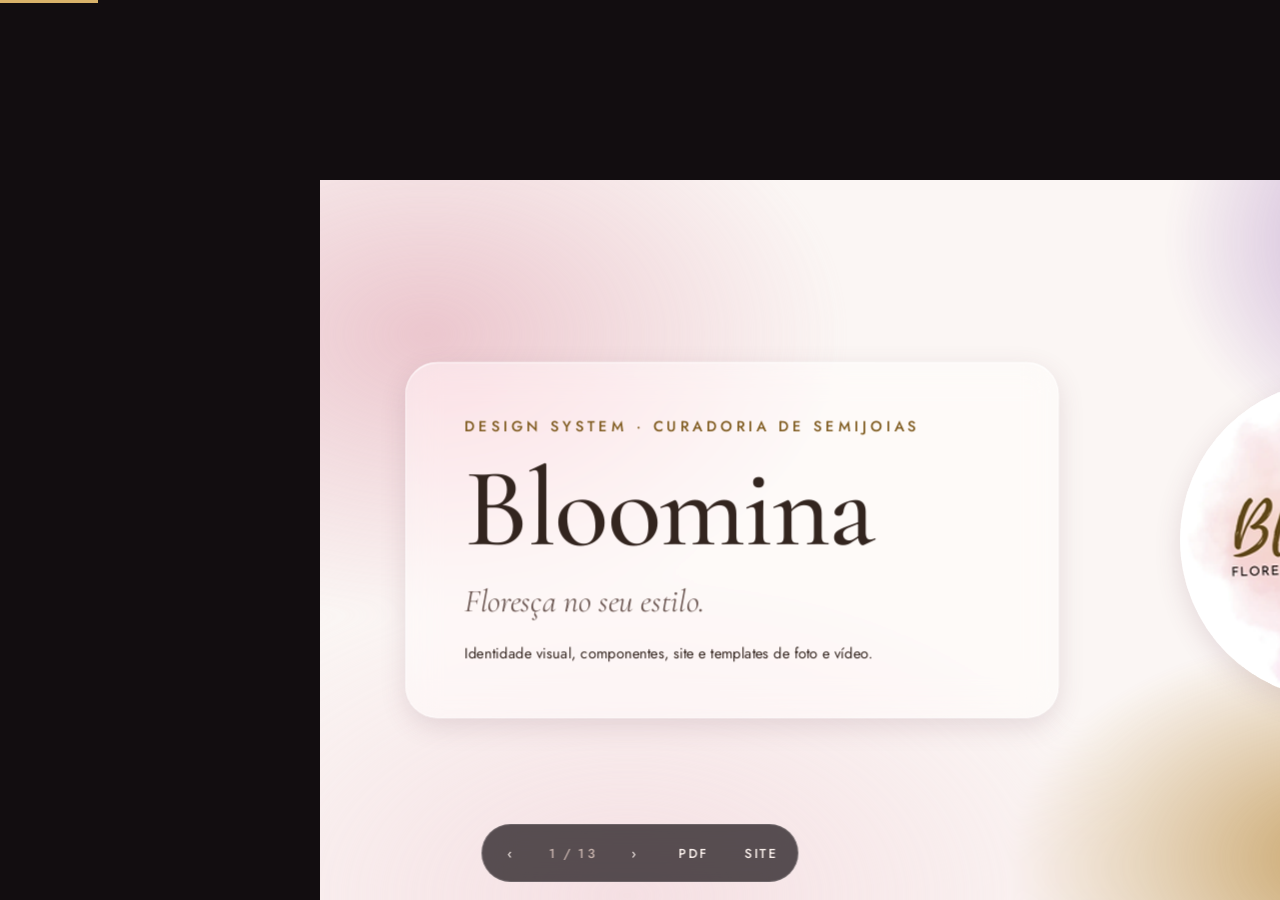
==== apresentacao/index.html @ bbebd458 "Bloomina design system: site, apresentação e PDF Co-Authored-By: Claude Opus 5.5 <noreply@anthropic." ====
<!doctype html>
<html lang="pt-BR" data-theme="light">
<head>
<meta charset="utf-8">
<meta name="viewport" content="width=device-width, initial-scale=1, viewport-fit=cover">
<title>Bloomina Design System</title>
<meta name="description" content="Apresentação do design system da Bloomina: cores, tipografia, vidro, componentes, site e templates de foto e vídeo.">
<link rel="icon" href="../assets/logo-avatar.png">
<link rel="stylesheet" href="../assets/bloomina.css">
<style>
  html, body { height: 100%; }
  body { overflow: hidden; background: #120d10; }
  .stage { position: fixed; inset: 0; display: grid; place-items: center; }
  .deck { position: relative; width: 1920px; height: 1080px; transform-origin: center center; }
  .slide { position: absolute; inset: 0; width: 1920px; height: 1080px; overflow: hidden; background: var(--pearl); color: var(--ink);
    padding: 112px 128px; display: flex; flex-direction: column; opacity: 0; visibility: hidden; transition: opacity .45s ease, visibility .45s; }
  .slide.is-on { opacity: 1; visibility: visible; }
  .slide.bl-aura::before { opacity: .78; }

  /* tipografia de palco (1920px) */
  .s-eyebrow { font: 500 22px/30px var(--font-sans); letter-spacing: .26em; text-transform: uppercase; color: var(--gold-ink); margin: 0; }
  .s-h1 { font: 500 168px/0.92 var(--font-display); letter-spacing: -.015em; margin: 0; }
  .s-h2 { font: 500 96px/1 var(--font-display); letter-spacing: -.01em; margin: 0; max-width: 16ch; }
  .s-h3 { font: 600 44px/1.1 var(--font-display); margin: 0; }
  .s-lead { font: 400 34px/1.45 var(--font-sans); color: var(--ink-muted); margin: 0; max-width: 40ch; }
  .s-body { font: 400 26px/1.5 var(--font-sans); margin: 0; }
  .s-small { font: 400 22px/1.45 var(--font-sans); color: var(--ink-muted); margin: 0; }
  .s-quote { font: italic 400 48px/1.25 var(--font-display); color: var(--ink-muted); margin: 0; }
  .s-head { display: grid; gap: 20px; margin-bottom: 64px; }
  .s-foot { margin-top: auto; display: flex; justify-content: space-between; align-items: center; padding-top: 32px; }
  .s-foot span { font: 500 18px/24px var(--font-sans); letter-spacing: .22em; text-transform: uppercase; color: var(--ink-muted); }
  .glass { background: var(--glass-fill); -webkit-backdrop-filter: blur(24px) saturate(140%); backdrop-filter: blur(24px) saturate(140%); border: 1.5px solid var(--glass-stroke); box-shadow: var(--shadow-glass); border-radius: 48px; }
  .glass--blush { background: var(--glass-tint); } .glass--strong { background: var(--glass-fill-strong); }
  .row { display: flex; gap: 40px; }
  .cols-3 { display: grid; grid-template-columns: repeat(3, minmax(0,1fr)); gap: 40px; }

  /* 1 capa */
  .cover { justify-content: center; }
  .cover__pane { padding: 80px 88px; max-width: 980px; display: grid; gap: 32px; }
  .cover__logo { position: absolute; right: 150px; top: 50%; translate: 0 -50%; width: 480px; height: 480px; border-radius: 50%; box-shadow: var(--shadow-glass); }

  /* 2 ponto de partida */
  .start { display: grid; grid-template-columns: 1fr 1fr; gap: 72px; align-items: center; flex: 1; }
  .start__imgs { position: relative; height: 600px; }
  .start__imgs img { position: absolute; border-radius: 40px; box-shadow: var(--shadow-glass); object-fit: cover; }
  .start__a { width: 580px; height: 380px; left: 0; top: 0; }
  .start__b { width: 460px; height: 340px; right: 0; bottom: 0; }
  .start__list { display: grid; gap: 28px; }
  .start__item { display: grid; grid-template-columns: 56px 1fr; gap: 24px; align-items: start; }
  .dot { width: 56px; height: 56px; border-radius: 50%; border: 1.5px solid var(--glass-stroke); box-shadow: var(--shadow-jewel); }

  /* 3 conceito */
  .concept .card { padding: 56px; display: grid; gap: 20px; align-content: start; min-height: 520px; }
  .concept .swatch { height: 180px; border-radius: 32px; margin-bottom: 12px; }

  /* 4 cores */
  .colors { display: grid; grid-template-columns: 1fr 1fr; gap: 48px; flex: 1; }
  .theme-card { border-radius: 48px; padding: 56px; display: grid; gap: 28px; align-content: start; background: var(--pearl); border: 1.5px solid var(--line); }
  .theme-card[data-theme="dark"] { --pearl: #1a1317; --pearl-raised: #251b21; --linen: #3a2e2a; --line: #3a2a31; --blush: #4a2c36; --blush-deep: #6b3d4c; --orchid: #b58ad4; --orchid-ink: #d8bdea; --gold: #d9b26a; --gold-ink: #e3c483; --on-gold: #1a1317; --silver: #8f8a8c; --ink: #f6ece8; --ink-muted: #c4b0aa; background: var(--pearl); color: var(--ink); border-color: var(--line); }
  .swatches { display: grid; grid-template-columns: repeat(5, minmax(0,1fr)); gap: 20px; }
  .sw { display: grid; gap: 10px; }
  .sw i { display: block; height: 120px; border-radius: 24px; border: 1.5px solid var(--line); }
  .sw b { font: 500 18px/22px var(--font-sans); }
  .sw small { font: 400 16px/20px var(--font-sans); color: var(--ink-muted); }

  /* 5 tipo */
  .type { display: grid; grid-template-columns: 1fr 1fr; gap: 72px; flex: 1; }
  .type__spec { display: grid; gap: 28px; align-content: start; }
  .type__spec .label { font: 500 18px/24px var(--font-sans); letter-spacing: .2em; text-transform: uppercase; color: var(--ink-muted); }
  .type__big { font: 500 300px/0.9 var(--font-display); margin: 0; }
  .type__big-sans { font: 400 220px/0.9 var(--font-sans); margin: 0; }

  /* 6 vidro */
  .glass-demo { display: grid; grid-template-columns: 1fr 1fr; gap: 80px; align-items: center; flex: 1; }
  .layers { position: relative; height: 540px; }
  .layer { position: absolute; width: 460px; height: 300px; border-radius: 48px; display: grid; align-content: start; padding: 28px 36px; }
  .layer span { font: 500 20px/26px var(--font-sans); letter-spacing: .2em; text-transform: uppercase; }
  .layer--1 { left: 0; top: 0; background: radial-gradient(60% 70% at 30% 40%, var(--blush-deep), transparent), radial-gradient(50% 60% at 80% 30%, var(--orchid), transparent), radial-gradient(50% 60% at 60% 90%, var(--gold), transparent), var(--blush); }
  .layer--2 { left: 170px; top: 110px; }
  .layer--3 { left: 340px; top: 220px; }
  .steps { display: grid; gap: 26px; counter-reset: s; }
  .steps li { list-style: none; display: grid; grid-template-columns: 64px 1fr; gap: 24px; align-items: baseline; }
  .steps li::before { counter-increment: s; content: counter(s); font: 600 48px/1 var(--font-display); color: var(--gold-ink); }
  .steps code { font: 500 22px/1 var(--font-sans); background: var(--blush); color: var(--ink); padding: 4px 10px; border-radius: 8px; }
  .steps { padding: 0; margin: 0; }

  /* 7 componentes */
  .comps { display: grid; grid-template-columns: 1.25fr .75fr; gap: 56px; flex: 1; min-height: 0; }
  .comps__board { padding: 44px 48px; display: grid; gap: 32px; align-content: start; }
  .comps__label { font: 500 18px/24px var(--font-sans); letter-spacing: .2em; text-transform: uppercase; color: var(--ink-muted); margin: 0 0 18px; }
  .big .bl-btn { font-size: 22px; min-height: 76px; padding: 0 44px; }
  .big .bl-badge { font-size: 18px; line-height: 24px; padding: 8px 16px; gap: 10px; }
  .big .bl-badge::before { width: 12px; height: 12px; }
  .big .bl-tag { padding: 22px 28px; min-width: 300px; border-radius: 24px; }
  .big .bl-tag__name { font-size: 18px; line-height: 24px; } .big .bl-price { font-size: 44px; line-height: 50px; } .big .bl-tag__inst { font-size: 20px; line-height: 28px; }
  .wrap-row { display: flex; flex-wrap: wrap; gap: 20px; align-items: center; }
  .card-xl { width: 100%; max-width: 420px; justify-self: center; align-self: start; }
  .card-xl .bl-card__name { font-size: 38px; line-height: 44px; } .card-xl .bl-price { font-size: 40px; line-height: 44px; } .card-xl .bl-body-s { font-size: 22px; line-height: 30px; }
  .card-xl .bl-card__info { padding: 28px; left: 20px; right: 20px; bottom: 20px; border-radius: 24px; }
  .card-xl .bl-card__badge { top: 20px; left: 20px; }

  /* 8 site */
  .site { display: grid; grid-template-columns: .8fr 1.2fr; gap: 72px; flex: 1; align-items: center; }
  .browser { border-radius: 32px; overflow: hidden; border: 1.5px solid var(--line); box-shadow: 0 30px 80px rgba(51,37,31,.18); background: var(--pearl); }
  .browser__bar { height: 56px; display: flex; align-items: center; gap: 10px; padding: 0 24px; background: var(--pearl-raised); border-bottom: 1.5px solid var(--line); }
  .browser__bar i { width: 14px; height: 14px; border-radius: 50%; background: var(--line); }
  .browser__bar span { margin-left: 16px; font: 400 18px/1 var(--font-sans); color: var(--ink-muted); }
  .browser__body { padding: 32px; display: grid; grid-template-columns: repeat(3, minmax(0,1fr)); gap: 20px; }
  .browser__body .bl-card__name { font-size: 22px; }

  /* 9/10 templates */
  .tpl { display: flex; gap: 40px; align-items: flex-end; justify-content: center; flex: 1; }
  .frame { position: relative; overflow: hidden; border-radius: 28px; box-shadow: 0 24px 60px rgba(51,37,31,.18); flex: 0 0 auto; isolation: isolate; }
  .frame--45 { width: 420px; height: 525px; } .frame--916 { width: 315px; height: 560px; }
  .frame__art { position: absolute; inset: 0; display: grid; place-items: center; padding: 18% 14% 40%; background: radial-gradient(60% 50% at 50% 40%, var(--pearl-raised), transparent 75%), var(--linen); }
  .frame__glass { position: absolute; left: 24px; right: 24px; bottom: 24px; padding: 24px 26px; border-radius: 28px; display: grid; gap: 8px; }
  .frame .f-eb { font: 500 13px/18px var(--font-sans); letter-spacing: .24em; text-transform: uppercase; color: var(--gold-ink); margin: 0; }
  .frame .f-t { font: 500 44px/1 var(--font-display); margin: 0; }
  .frame .f-s { font: 400 16px/22px var(--font-sans); color: var(--ink-muted); margin: 0; }
  .frame .f-p { font: 600 34px/1 var(--font-display); color: var(--gold-ink); }
  .frame .bl-btn { min-height: 40px; font-size: 12px; padding: 0 18px; justify-self: start; margin-top: 6px; }
  .frame .bl-badge { position: absolute; top: 24px; left: 24px; }
  .frame .handle { position: absolute; top: 28px; right: 24px; font: 500 14px/1 var(--font-sans); letter-spacing: .06em; }
  .safe { position: absolute; inset: 0; pointer-events: none; }
  .safe::before, .safe::after { content: ""; position: absolute; left: 0; right: 0; background: rgba(156,111,184,.22); }
  .safe::before { top: 0; height: 13%; } .safe::after { bottom: 0; height: 17.7%; }
  .tpl-cap { display: grid; gap: 8px; margin-top: 18px; }
  .tpl-cap b { font: 500 18px/24px var(--font-sans); letter-spacing: .18em; text-transform: uppercase; }
  .tpl-cap small { font: 400 18px/24px var(--font-sans); color: var(--ink-muted); }

  /* 11 voz */
  .voice { display: grid; grid-template-columns: 1fr 1fr; gap: 48px; flex: 1; }
  .voice__col { padding: 56px; display: grid; gap: 24px; align-content: start; }
  .voice__col h3 { display: flex; align-items: center; gap: 16px; }
  .voice__col p { font: 400 30px/1.4 var(--font-sans); margin: 0; padding-bottom: 20px; border-bottom: 1.5px solid var(--line); }
  .voice__col p:last-child { border: 0; }
  .no p { color: var(--ink-muted); text-decoration: line-through; text-decoration-color: var(--blush-deep); }

  /* 12 entregáveis */
  .deliv { padding: 48px; display: grid; gap: 18px; align-content: start; }
  .deliv ul { margin: 0; padding-left: 28px; display: grid; gap: 10px; }
  .deliv li { font: 400 24px/1.4 var(--font-sans); }
  .deliv li::marker { color: var(--gold); }

  /* controles */
  .ui { position: fixed; left: 50%; bottom: calc(18px + env(safe-area-inset-bottom, 0px)); translate: -50% 0; display: flex; align-items: center; gap: 8px; padding: 6px; border-radius: 999px;
    background: rgba(26,19,23,.72); -webkit-backdrop-filter: blur(16px); backdrop-filter: blur(16px); border: 1px solid rgba(255,255,255,.14); z-index: 10; }
  .ui button, .ui a { min-width: 44px; min-height: 44px; border-radius: 999px; border: 0; background: transparent; color: #f6ece8; font: 500 13px/1 Jost, system-ui, sans-serif; letter-spacing: .14em; text-transform: uppercase; cursor: pointer; display: grid; place-items: center; padding: 0 14px; text-decoration: none; }
  .ui button:hover, .ui a:hover { background: rgba(255,255,255,.12); }
  .ui .count { color: #c4b0aa; font: 500 13px/1 Jost, system-ui, sans-serif; letter-spacing: .12em; padding: 0 8px; font-variant-numeric: tabular-nums; }
  .progress { position: fixed; left: 0; top: 0; height: 3px; background: #d9b26a; z-index: 11; transition: width .3s; }

  @media print {
    @page { size: 1920px 1080px; margin: 0; }
    html, body { height: auto; overflow: visible; background: none; }
    .stage { position: static; display: block; }
    .deck { transform: none !important; width: 1920px; height: auto; }
    .slide { position: relative; opacity: 1; visibility: visible; break-after: page; page-break-after: always; transition: none; }
    .ui, .progress { display: none; }
  }
</style>
</head>
<body>
<div class="progress" id="progress"></div>
<div class="stage">
<div class="deck" id="deck">

  <!-- 1 capa -->
  <section class="slide cover bl-aura" aria-label="Capa">
    <div class="cover__pane glass">
      <p class="s-eyebrow">Design system · Curadoria de semijoias</p>
      <h1 class="s-h1">Bloomina</h1>
      <p class="s-quote">Floresça no seu estilo.</p>
      <p class="s-small" style="color:var(--ink)">Identidade visual, componentes, site e templates de foto e vídeo.</p>
    </div>
    <img class="cover__logo" src="../assets/logo-avatar.png" alt="Logo Bloomina: lettering marrom com flores lilás sobre aquarela rosa">
  </section>

  <!-- 2 ponto de partida -->
  <section class="slide" aria-label="Ponto de partida">
    <div class="s-head"><p class="s-eyebrow">01 · O ponto de partida</p><h2 class="s-h2">A marca já tem alma</h2></div>
    <div class="start">
      <div class="start__imgs">
        <img class="start__a" src="../assets/fotos/banca.jpg" alt="A banca da Bloomina com bustos de linho e cetim rosé">
        <img class="start__b" src="../assets/fotos/colares-busto.jpg" alt="Colares dourados em camadas no busto">
      </div>
      <div class="start__list">
        <div class="start__item"><i class="dot" style="background:var(--blush)"></i><div><h3 class="s-h3">Aquarela rosa</h3><p class="s-small">O fundo do logo e da placa vira a atmosfera de tudo.</p></div></div>
        <div class="start__item"><i class="dot" style="background:var(--orchid)"></i><div><h3 class="s-h3">Flores lilás</h3><p class="s-small">As três flores do logo dão a cor de destaque.</p></div></div>
        <div class="start__item"><i class="dot" style="background:var(--ink)"></i><div><h3 class="s-h3">Lettering marrom</h3><p class="s-small">O tom do logo é a cor do texto.</p></div></div>
        <div class="start__item"><i class="dot" style="background:var(--gold)"></i><div><h3 class="s-h3">Ouro e linho</h3><p class="s-small">O banho 18k e os bustos da banca completam a paleta.</p></div></div>
      </div>
    </div>
  </section>

  <!-- 3 conceito -->
  <section class="slide concept bl-aura" aria-label="Conceito">
    <div class="s-head"><p class="s-eyebrow">02 · O conceito</p><h2 class="s-h2">Aquarela, ouro e vidro</h2></div>
    <div class="cols-3">
      <article class="card glass"><div class="swatch" style="background:radial-gradient(60% 70% at 30% 40%, var(--blush-deep), transparent), radial-gradient(50% 60% at 80% 30%, var(--orchid), transparent), var(--blush)"></div><h3 class="s-h3">Aquarela</h3><p class="s-body">Manchas suaves de rosa e lilás no fundo. É o carinho da marca.</p></article>
      <article class="card glass"><div class="swatch" style="background:linear-gradient(135deg,#fbeec4,#d8ab52 40%,#9a6d27 65%,#e8c97a)"></div><h3 class="s-h3">Ouro</h3><p class="s-body">A cor das peças e de toda ação: botão, preço, filete.</p></article>
      <article class="card glass glass--strong"><div class="swatch glass" style="border-radius:32px;background:var(--glass-fill)"></div><h3 class="s-h3">Vidro</h3><p class="s-body">Painéis foscos e translúcidos, como uma vitrine. A camada de luxo.</p></article>
    </div>
  </section>

  <!-- 4 cores -->
  <section class="slide" aria-label="Cores">
    <div class="s-head"><p class="s-eyebrow">03 · Cores</p><h2 class="s-h2">Dois temas, uma paleta</h2></div>
    <div class="colors">
      <div class="theme-card" data-theme="light">
        <h3 class="s-h3">Pérola <span class="s-small">· feed do dia a dia</span></h3>
        <div class="swatches">
          <div class="sw"><i style="background:var(--pearl)"></i><b>pearl</b><small>Fundo</small></div>
          <div class="sw"><i style="background:var(--blush)"></i><b>blush</b><small>Aquarela</small></div>
          <div class="sw"><i style="background:var(--orchid)"></i><b>orchid</b><small>Flores</small></div>
          <div class="sw"><i style="background:var(--gold)"></i><b>gold</b><small>Ação</small></div>
          <div class="sw"><i style="background:var(--ink)"></i><b>ink</b><small>Texto</small></div>
          <div class="sw"><i style="background:var(--linen)"></i><b>linen</b><small>Foto still</small></div>
          <div class="sw"><i style="background:var(--blush-deep)"></i><b>blush-deep</b><small>Miolo</small></div>
          <div class="sw"><i style="background:var(--orchid-ink)"></i><b>orchid-ink</b><small>Link, foco</small></div>
          <div class="sw"><i style="background:var(--gold-ink)"></i><b>gold-ink</b><small>Preço</small></div>
          <div class="sw"><i style="background:var(--silver)"></i><b>silver</b><small>Prata 925</small></div>
        </div>
      </div>
      <div class="theme-card" data-theme="dark">
        <h3 class="s-h3">Noite de gala <span class="s-small">· lançamentos</span></h3>
        <div class="swatches">
          <div class="sw"><i style="background:var(--pearl)"></i><b>pearl</b><small>Fundo</small></div>
          <div class="sw"><i style="background:var(--blush)"></i><b>blush</b><small>Aquarela</small></div>
          <div class="sw"><i style="background:var(--orchid)"></i><b>orchid</b><small>Flores</small></div>
          <div class="sw"><i style="background:var(--gold)"></i><b>gold</b><small>Ação</small></div>
          <div class="sw"><i style="background:var(--ink)"></i><b>ink</b><small>Texto</small></div>
          <div class="sw"><i style="background:var(--linen)"></i><b>linen</b><small>Foto still</small></div>
          <div class="sw"><i style="background:var(--blush-deep)"></i><b>blush-deep</b><small>Miolo</small></div>
          <div class="sw"><i style="background:var(--orchid-ink)"></i><b>orchid-ink</b><small>Link, foco</small></div>
          <div class="sw"><i style="background:var(--gold-ink)"></i><b>gold-ink</b><small>Preço</small></div>
          <div class="sw"><i style="background:var(--silver)"></i><b>silver</b><small>Prata 925</small></div>
        </div>
      </div>
    </div>
    <p class="s-small" style="margin-top:32px">Todo texto passa no contraste mínimo de leitura (4,5:1) nos dois temas.</p>
  </section>

  <!-- 5 tipografia -->
  <section class="slide" aria-label="Tipografia">
    <div class="s-head"><p class="s-eyebrow">04 · Tipografia</p><h2 class="s-h2">Elegância que se lê</h2></div>
    <div class="type">
      <div class="type__spec">
        <span class="label">Títulos, nomes de peça e preços</span>
        <p class="type__big">Aa</p>
        <h3 class="s-h3" style="font-size:64px">Cormorant Garamond</h3>
        <p class="s-quote" style="font-size:40px">Peças escolhidas uma a uma.</p>
        <p style="margin:0;font:600 64px/1 var(--font-display);color:var(--gold-ink)">R$ 87</p>
      </div>
      <div class="type__spec">
        <span class="label">Rótulos, textos e botões</span>
        <p class="type__big-sans">Aa</p>
        <h3 style="margin:0;font:500 56px/1.1 var(--font-sans)">Jost</h3>
        <p class="s-eyebrow" style="font-size:26px">Curadoria de semijoias</p>
        <p class="s-body">Banho de ouro 18k com zircônias cravejadas. Leve, não pesa na orelha.</p>
      </div>
    </div>
  </section>

  <!-- 6 vidro -->
  <section class="slide bl-aura" aria-label="Vidro">
    <div class="s-head"><p class="s-eyebrow">05 · Glassmorphism</p><h2 class="s-h2">A receita do vidro</h2></div>
    <div class="glass-demo">
      <div class="layers" aria-hidden="true">
        <div class="layer layer--1"><span>1 · Algo atrás</span></div>
        <div class="layer layer--2 glass glass--blush"><span>2 · Vidro rosé</span></div>
        <div class="layer layer--3 glass glass--strong"><span>3 · Vidro forte + texto</span></div>
      </div>
      <ol class="steps">
        <li><p class="s-body">Sempre uma foto ou a aquarela atrás. Vidro sobre fundo liso some.</p></li>
        <li><p class="s-body">Preenchimento <code>glass-fill</code>, rosé <code>glass-tint</code> ou forte sobre foto.</p></li>
        <li><p class="s-body">Desfoque de 20px, 36px em tela cheia.</p></li>
        <li><p class="s-body">Aresta clara de 1px e sombra suave com brilho em cima.</p></li>
        <li><p class="s-body">Texto em <code>ink</code>. No máximo dois vidros empilhados. Nunca cubra a joia.</p></li>
      </ol>
    </div>
  </section>

  <!-- 7 componentes -->
  <section class="slide bl-aura" aria-label="Componentes">
    <div class="s-head"><p class="s-eyebrow">06 · Componentes</p><h2 class="s-h2">Peças que se encaixam</h2></div>
    <div class="comps big">
      <div class="comps__board glass">
        <div><p class="comps__label">Botão · ouro, vidro, café</p><div class="wrap-row"><span class="bl-btn bl-btn--gold">Quero essa</span><span class="bl-btn bl-btn--glass">Ver a coleção</span><span class="bl-btn bl-btn--ink">WhatsApp</span></div></div>
        <div><p class="comps__label">Selo de material</p><div class="wrap-row"><span class="bl-badge bl-badge--gold">Ouro 18k</span><span class="bl-badge bl-badge--silver">Prata 925</span><span class="bl-badge bl-badge--orchid">Novidade</span><span class="bl-badge bl-badge--blush">Últimas peças</span></div></div>
        <div><p class="comps__label">Etiqueta de preço</p><div class="bl-tag"><span class="bl-tag__name">Anel Pétala</span><span class="bl-tag__rule" aria-hidden="true"></span><span class="bl-price">R$ 87</span><span class="bl-tag__inst">ou 3x de R$ 29</span></div></div>
      </div>
      <article class="bl-card card-xl">
        <div class="bl-card__art"><img src="../assets/pecas/brinco-gota-orquidea.svg" alt="Brincos de gota com pedra lilás"></div>
        <span class="bl-card__badge bl-badge bl-badge--orchid">Novidade</span>
        <div class="bl-card__info"><div class="bl-card__row"><h3 class="bl-card__name">Gota Orquídea</h3><span class="bl-price">R$ 79</span></div><p class="bl-body-s">Banho de ouro 18k · cristal lilás</p></div>
      </article>
    </div>
  </section>

  <!-- 8 site -->
  <section class="slide" aria-label="Site">
    <div class="site">
      <div class="s-head" style="margin:0">
        <p class="s-eyebrow">07 · Na prática</p>
        <h2 class="s-h2">O site já usa o sistema</h2>
        <p class="s-lead">Mesmas cores, mesmas fontes, mesmos componentes. Muda o tema e tudo acompanha.</p>
        <p class="s-small">Peças e preços fictícios, para demonstração.</p>
      </div>
      <div class="browser">
        <div class="browser__bar"><i></i><i></i><i></i><span>usebloomina · github.io</span></div>
        <div class="browser__body bl-aura">
          <article class="bl-card"><div class="bl-card__art"><img src="../assets/pecas/argola-aurora.svg" alt=""></div><span class="bl-card__badge bl-badge bl-badge--orchid">Novidade</span><div class="bl-card__info"><div class="bl-card__row"><h3 class="bl-card__name">Argola Aurora</h3><span class="bl-price">R$ 97</span></div></div></article>
          <article class="bl-card"><div class="bl-card__art"><img src="../assets/pecas/colar-ponto-de-luz.svg" alt=""></div><span class="bl-card__badge bl-badge bl-badge--gold">Ouro 18k</span><div class="bl-card__info"><div class="bl-card__row"><h3 class="bl-card__name">Ponto de Luz</h3><span class="bl-price">R$ 127</span></div></div></article>
          <article class="bl-card"><div class="bl-card__art"><img src="../assets/pecas/pulseira-riviera.svg" alt=""></div><span class="bl-card__badge bl-badge bl-badge--silver">Prata 925</span><div class="bl-card__info"><div class="bl-card__row"><h3 class="bl-card__name">Riviera Lua</h3><span class="bl-price">R$ 147</span></div></div></article>
        </div>
      </div>
    </div>
  </section>

  <!-- 9 templates foto -->
  <section class="slide bl-aura" aria-label="Templates de foto">
    <div class="s-head" style="margin-bottom:40px"><p class="s-eyebrow">08 · Templates de foto</p><h2 class="s-h2">Feed e stories prontos</h2></div>
    <div class="tpl">
      <div>
        <div class="frame frame--45"><div class="frame__art"><img src="../assets/pecas/argola-aurora.svg" alt=""></div><span class="bl-badge bl-badge--orchid">Novidade</span><span class="handle">@usebloomina.semijoias</span>
          <div class="frame__glass glass glass--strong"><p class="f-eb">Banho de ouro 18k</p><p class="f-t">Argola Aurora</p><span class="f-p">R$ 97</span></div></div>
        <div class="tpl-cap"><b>Post de produto</b><small>1080 × 1350 · foto + vidro com preço</small></div>
      </div>
      <div>
        <div class="frame frame--45 bl-aura" style="background:var(--pearl)"><div style="position:absolute;inset:24px 24px 200px;border-radius:24px;overflow:hidden"><img src="../assets/fotos/banca.jpg" alt="" style="width:100%;height:100%;object-fit:cover"></div>
          <div class="frame__glass glass"><p class="f-eb">Curadoria de semijoias</p><p class="f-t">Coleção Primavera</p><span class="bl-btn bl-btn--gold">Ver a coleção</span></div></div>
        <div class="tpl-cap"><b>Post de coleção</b><small>1080 × 1350 · aquarela + moldura</small></div>
      </div>
      <div>
        <div class="frame frame--916"><div class="frame__art" style="padding:16% 14% 60%"><img src="../assets/pecas/pulseira-riviera.svg" alt=""></div>
          <div class="frame__glass glass glass--blush" style="bottom:120px"><p class="f-eb">Chegou na banca</p><p class="f-t" style="font-size:38px">Riviera Lua</p><p class="f-s" style="color:var(--ink)">Prata 925, antialérgica.</p><span class="bl-btn bl-btn--gold">Chama no WhatsApp</span></div></div>
        <div class="tpl-cap"><b>Story de novidade</b><small>1080 × 1920 · respeita a zona segura</small></div>
      </div>
    </div>
  </section>

  <!-- 10 templates vídeo -->
  <section class="slide" aria-label="Templates de vídeo">
    <div class="s-head" style="margin-bottom:40px"><p class="s-eyebrow">09 · Templates de vídeo</p><h2 class="s-h2">Reels com começo, meio e fim</h2></div>
    <div class="tpl" style="gap:32px">
      <div>
        <div class="frame frame--916"><div class="frame__art" style="padding:30% 14% 30%"><img src="../assets/pecas/argola-aurora.svg" alt=""></div><div class="safe"></div>
          <div class="frame__glass glass" style="top:50%;bottom:auto;translate:0 -50%;text-align:center;justify-items:center"><p class="f-eb">3 jeitos de usar</p><p class="f-t" style="font-size:36px">Argolas douradas</p></div></div>
        <div class="tpl-cap"><b>Capa</b><small>Título no centro</small></div>
      </div>
      <div>
        <div class="frame frame--916"><div class="frame__art" style="padding:16% 14% 54%"><img src="../assets/pecas/colar-ponto-de-luz.svg" alt=""></div><div class="safe"></div>
          <div class="frame__glass glass glass--blush" style="bottom:130px"><p class="f-eb">Nova coleção</p><p class="f-t" style="font-size:40px">Primavera</p></div></div>
        <div class="tpl-cap"><b>Abertura</b><small>Push-in lento, 3 a 5 s</small></div>
      </div>
      <div>
        <div class="frame frame--916"><div class="frame__art" style="padding:12% 14% 58%"><img src="../assets/pecas/anel-petala.svg" alt=""></div><div class="safe"></div>
          <div class="bl-tag" style="position:absolute;left:24px;top:330px"><span class="bl-tag__name">Anel Pétala</span><span class="bl-tag__rule"></span><span class="bl-price">R$ 87</span></div>
          <div class="frame__glass glass glass--strong" style="bottom:120px;padding:14px 18px"><p class="f-s" style="color:var(--ink);text-align:center">Leve e combina com tudo.</p></div></div>
        <div class="tpl-cap"><b>Preço e legenda</b><small>Etiqueta ao lado da peça</small></div>
      </div>
      <div>
        <div class="frame frame--916 bl-aura" style="background:var(--pearl)"><div class="safe"></div>
          <div class="frame__glass glass" style="top:50%;bottom:auto;translate:0 -50%;text-align:center;justify-items:center"><p class="f-t">Bloomina</p><p class="f-eb">Floresça no seu estilo</p><span class="bl-btn bl-btn--gold" style="justify-self:center">WhatsApp</span><p class="f-s" style="color:var(--ink)">@usebloomina.semijoias</p></div></div>
        <div class="tpl-cap"><b>Encerramento</b><small>Contato e chamada</small></div>
      </div>
    </div>
    <p class="s-small" style="margin-top:12px">Faixas lilás = área que a interface do Instagram cobre (250 px em cima, 340 px embaixo).</p>
  </section>

  <!-- 11 voz -->
  <section class="slide bl-aura" aria-label="Voz da marca">
    <div class="s-head"><p class="s-eyebrow">10 · Voz</p><h2 class="s-h2">Como a Bloomina fala</h2></div>
    <div class="voice">
      <div class="voice__col glass">
        <h3 class="s-h3"><span class="bl-badge bl-badge--gold" style="font-size:16px">Assim</span></h3>
        <p>Essa argola foi feita pra você usar todo dia.</p>
        <p>Semijoia com banho de ouro 18k.</p>
        <p>Chama no WhatsApp que a gente separa.</p>
        <p>R$ 87 · ou 3x de R$ 29</p>
      </div>
      <div class="voice__col glass glass--strong no">
        <h3 class="s-h3"><span class="bl-badge bl-badge--blush" style="font-size:16px">Assim não</span></h3>
        <p>COMPRE JÁ!!! Promoção imperdível!!!</p>
        <p>Bijuteria dourada.</p>
        <p>Clique aqui para adquirir o produto.</p>
        <p>Apenas R$87,00!!!</p>
      </div>
    </div>
  </section>

  <!-- 12 entregáveis -->
  <section class="slide" aria-label="Entregáveis">
    <div class="s-head"><p class="s-eyebrow">11 · O que você recebe</p><h2 class="s-h2">Tudo num lugar só</h2></div>
    <div class="cols-3">
      <article class="deliv glass" style="background:var(--blush)"><h3 class="s-h3">Figma</h3><ul><li>Cores em dois temas</li><li>Estilos de texto e de vidro</li><li>Botão, selo, etiqueta, painel</li><li>Templates de foto e vídeo</li></ul></article>
      <article class="deliv glass" style="background:var(--linen)"><h3 class="s-h3">Site</h3><ul><li>Vitrine com filtro por categoria</li><li>Botão de pedido pelo WhatsApp</li><li>Tema Pérola e Noite</li><li>Funciona no celular</li></ul></article>
      <article class="deliv glass" style="background:var(--pearl-raised)"><h3 class="s-h3">Próximos passos</h3><ul><li>Fotos reais das peças</li><li>Logo em vetor (SVG)</li><li>Template de carrossel</li><li>Catálogo com preços reais</li></ul></article>
    </div>
  </section>

  <!-- 13 fim -->
  <section class="slide cover bl-aura" aria-label="Encerramento">
    <div class="cover__pane glass" style="max-width:1100px">
      <p class="s-eyebrow">Obrigado</p>
      <h2 class="s-h1" style="font-size:140px">Vem brilhar com a gente</h2>
      <p class="s-body">@usebloomina.semijoias · WhatsApp 21 98126-4144</p>
    </div>
    <img class="cover__logo" src="../assets/logo-avatar.png" alt="">
  </section>

</div>
</div>

<nav class="ui" aria-label="Navegação dos slides">
  <button type="button" id="prev" aria-label="Slide anterior">‹</button>
  <span class="count" id="count">1 / 13</span>
  <button type="button" id="next" aria-label="Próximo slide">›</button>
  <a href="bloomina-apresentacao.pdf" download>PDF</a>
  <a href="../">Site</a>
</nav>

<script>
  (function () {
    var deck = document.getElementById('deck'), slides = deck.querySelectorAll('.slide');
    var count = document.getElementById('count'), progress = document.getElementById('progress'), i = 0;
    function fit() { var s = Math.min(innerWidth / 1920, innerHeight / 1080); deck.style.transform = 'scale(' + s + ')'; }
    function go(n) {
      i = Math.max(0, Math.min(slides.length - 1, n));
      slides.forEach(function (s, k) { s.classList.toggle('is-on', k === i); s.setAttribute('aria-hidden', String(k !== i)); });
      count.textContent = (i + 1) + ' / ' + slides.length;
      progress.style.width = ((i + 1) / slides.length * 100) + '%';
      if (history.replaceState) history.replaceState(null, '', '#' + (i + 1));
    }
    document.getElementById('prev').onclick = function () { go(i - 1); };
    document.getElementById('next').onclick = function () { go(i + 1); };
    addEventListener('keydown', function (e) {
      if (['ArrowRight', 'PageDown', ' '].indexOf(e.key) > -1) { e.preventDefault(); go(i + 1); }
      if (['ArrowLeft', 'PageUp'].indexOf(e.key) > -1) { e.preventDefault(); go(i - 1); }
      if (e.key === 'Home') go(0); if (e.key === 'End') go(slides.length - 1);
    });
    var x0 = null;
    addEventListener('touchstart', function (e) { x0 = e.touches[0].clientX; }, { passive: true });
    addEventListener('touchend', function (e) { if (x0 === null) return; var dx = e.changedTouches[0].clientX - x0; if (Math.abs(dx) > 40) go(i + (dx < 0 ? 1 : -1)); x0 = null; });
    addEventListener('resize', fit); fit();
    var start = parseInt((location.hash || '').slice(1), 10); go(isNaN(start) ? 0 : start - 1);
  })();
</script>
</body>
</html>
---- assets/bloomina.css ----
/* Bloomina Design System — tokens + componentes
   Uma fonte para o site e para a apresentação. Tema Pérola (claro) e Noite de gala (escuro). */
/* fontes locais (OFL) */
@font-face { font-family: "Cormorant Garamond"; src: url("fonts/cormorant-garamond-latin-400-normal.woff2") format("woff2"); font-weight: 400; font-style: normal; font-display: swap; }
@font-face { font-family: "Cormorant Garamond"; src: url("fonts/cormorant-garamond-latin-400-italic.woff2") format("woff2"); font-weight: 400; font-style: italic; font-display: swap; }
@font-face { font-family: "Cormorant Garamond"; src: url("fonts/cormorant-garamond-latin-500-normal.woff2") format("woff2"); font-weight: 500; font-style: normal; font-display: swap; }
@font-face { font-family: "Cormorant Garamond"; src: url("fonts/cormorant-garamond-latin-600-normal.woff2") format("woff2"); font-weight: 600; font-style: normal; font-display: swap; }
@font-face { font-family: "Jost"; src: url("fonts/jost-latin-400-normal.woff2") format("woff2"); font-weight: 400; font-style: normal; font-display: swap; }
@font-face { font-family: "Jost"; src: url("fonts/jost-latin-500-normal.woff2") format("woff2"); font-weight: 500; font-style: normal; font-display: swap; }

:root {
  /* cor */
  --pearl: #fbf6f4; --pearl-raised: #ffffff; --linen: #eadfd2; --line: #e6d6d3;
  --blush: #f3d9de; --blush-deep: #e7b9c3;
  --orchid: #9c6fb8; --orchid-ink: #6b4387;
  --gold: #b8893b; --gold-ink: #7e5a1e; --on-gold: #33251f;
  --silver: #c9c6c4;
  --ink: #33251f; --ink-muted: #6e5a55;
  --glass-fill: rgba(255, 255, 255, .46); --glass-fill-strong: rgba(255, 255, 255, .72);
  --glass-tint: rgba(243, 217, 222, .42); --glass-stroke: rgba(255, 255, 255, .85);
  --scrim: rgba(51, 37, 31, .38);
  --shadow-glass: 0 12px 40px rgba(110, 67, 90, .16), inset 0 1px 0 rgba(255, 255, 255, .9);
  --shadow-jewel: 0 2px 6px rgba(51, 37, 31, .10);
  /* tipo */
  --font-display: "Cormorant Garamond", "Cormorant", Georgia, "Times New Roman", serif;
  --font-sans: Jost, "Futura", "Century Gothic", system-ui, sans-serif;
  /* espaço, raio, vidro */
  --space-1: 4px; --space-2: 8px; --space-3: 12px; --space-4: 16px; --space-6: 24px; --space-8: 32px; --space-12: 48px; --space-16: 64px;
  --radius-sm: 6px; --radius-md: 14px; --radius-lg: 28px; --radius-pill: 999px;
  --glass-blur-sm: 8px; --glass-blur: 20px; --glass-blur-lg: 36px;
  color-scheme: light;
}
@media (prefers-color-scheme: dark) {
  :root:not([data-theme="light"]) {
    --pearl: #1a1317; --pearl-raised: #251b21; --linen: #3a2e2a; --line: #3a2a31;
    --blush: #4a2c36; --blush-deep: #6b3d4c; --orchid: #b58ad4; --orchid-ink: #d8bdea;
    --gold: #d9b26a; --gold-ink: #e3c483; --on-gold: #1a1317; --silver: #8f8a8c;
    --ink: #f6ece8; --ink-muted: #c4b0aa;
    --glass-fill: rgba(255, 255, 255, .08); --glass-fill-strong: rgba(37, 27, 33, .72);
    --glass-tint: rgba(181, 138, 212, .14); --glass-stroke: rgba(255, 255, 255, .18); --scrim: rgba(10, 6, 8, .55);
    --shadow-glass: 0 12px 40px rgba(0, 0, 0, .5), inset 0 1px 0 rgba(255, 255, 255, .16);
    --shadow-jewel: 0 2px 6px rgba(0, 0, 0, .4);
    color-scheme: dark;
  }
}
:root[data-theme="dark"] {
  --pearl: #1a1317; --pearl-raised: #251b21; --linen: #3a2e2a; --line: #3a2a31;
  --blush: #4a2c36; --blush-deep: #6b3d4c; --orchid: #b58ad4; --orchid-ink: #d8bdea;
  --gold: #d9b26a; --gold-ink: #e3c483; --on-gold: #1a1317; --silver: #8f8a8c;
  --ink: #f6ece8; --ink-muted: #c4b0aa;
  --glass-fill: rgba(255, 255, 255, .08); --glass-fill-strong: rgba(37, 27, 33, .72);
  --glass-tint: rgba(181, 138, 212, .14); --glass-stroke: rgba(255, 255, 255, .18); --scrim: rgba(10, 6, 8, .55);
  --shadow-glass: 0 12px 40px rgba(0, 0, 0, .5), inset 0 1px 0 rgba(255, 255, 255, .16);
  --shadow-jewel: 0 2px 6px rgba(0, 0, 0, .4);
  color-scheme: dark;
}

/* ---------- base ---------- */
*, *::before, *::after { box-sizing: border-box; }
body { margin: 0; background: var(--pearl); color: var(--ink); font: 400 16px/26px var(--font-sans); -webkit-font-smoothing: antialiased; }
img { max-width: 100%; display: block; }
a { color: var(--orchid-ink); }
:focus-visible { outline: 2px solid var(--orchid-ink); outline-offset: 2px; }
h1, h2, h3 { text-wrap: balance; }

/* tipo */
.bl-display-xl { font: 500 clamp(44px, 7vw, 88px)/0.98 var(--font-display); letter-spacing: -.01em; margin: 0; }
.bl-display-l { font: 500 clamp(34px, 4.6vw, 56px)/1.05 var(--font-display); margin: 0; }
.bl-title { font: 600 28px/34px var(--font-display); margin: 0; }
.bl-quote { font: italic 400 22px/30px var(--font-display); color: var(--ink-muted); margin: 0; }
.bl-eyebrow { font: 500 12px/16px var(--font-sans); letter-spacing: .24em; text-transform: uppercase; color: var(--gold-ink); margin: 0; }
.bl-body-s { font: 400 14px/22px var(--font-sans); color: var(--ink-muted); margin: 0; }
.bl-price { font: 600 24px/28px var(--font-display); font-variant-numeric: tabular-nums; color: var(--gold-ink); white-space: nowrap; }

/* ---------- aura: a aquarela que fica atrás do vidro ---------- */
.bl-aura { position: relative; isolation: isolate; overflow: hidden; }
.bl-aura::before { content: ""; position: absolute; inset: -15%; z-index: -1; pointer-events: none;
  background:
    radial-gradient(36% 44% at 18% 28%, var(--blush-deep), transparent 70%),
    radial-gradient(28% 38% at 82% 18%, var(--orchid), transparent 70%),
    radial-gradient(30% 34% at 74% 84%, var(--gold), transparent 70%),
    radial-gradient(44% 50% at 30% 88%, var(--blush), transparent 72%);
  opacity: .7; filter: blur(10px); }

/* ---------- vidro ---------- */
.bl-glass { background: var(--glass-fill); -webkit-backdrop-filter: blur(var(--glass-blur)) saturate(140%); backdrop-filter: blur(var(--glass-blur)) saturate(140%);
  border: 1px solid var(--glass-stroke); box-shadow: var(--shadow-glass); border-radius: var(--radius-lg); color: var(--ink); }
.bl-glass--blush { background: var(--glass-tint); }
.bl-glass--strong { background: var(--glass-fill-strong); }

/* ---------- botão ---------- */
.bl-btn { font: 500 14px/20px var(--font-sans); letter-spacing: .12em; text-transform: uppercase; min-height: 48px; padding: 0 var(--space-6);
  border-radius: var(--radius-pill); cursor: pointer; display: inline-flex; align-items: center; justify-content: center; gap: var(--space-2); text-decoration: none; transition: background .2s, border-color .2s, transform .2s; }
.bl-btn:active { transform: translateY(1px); }
.bl-btn--gold { background: var(--gold); color: var(--on-gold); border: 1px solid var(--gold-ink); box-shadow: var(--shadow-jewel); }
.bl-btn--gold:hover { border-color: var(--on-gold); }
.bl-btn--glass { background: var(--glass-fill); color: var(--ink); border: 1px solid var(--glass-stroke); box-shadow: var(--shadow-glass); -webkit-backdrop-filter: blur(var(--glass-blur-sm)); backdrop-filter: blur(var(--glass-blur-sm)); }
.bl-btn--glass:hover { background: var(--glass-fill-strong); }
.bl-btn--ink { background: var(--ink); color: var(--pearl); border: 1px solid var(--ink); }

/* ---------- selo ---------- */
.bl-badge { display: inline-flex; align-items: center; gap: 6px; font: 500 11px/16px var(--font-sans); letter-spacing: .2em; text-transform: uppercase;
  padding: 4px 10px; border-radius: var(--radius-sm); color: var(--ink); background: var(--glass-fill-strong); border: 1px solid var(--glass-stroke);
  -webkit-backdrop-filter: blur(var(--glass-blur-sm)); backdrop-filter: blur(var(--glass-blur-sm)); white-space: nowrap; }
.bl-badge::before { content: ""; width: 8px; height: 8px; border-radius: 50%; background: var(--dot, var(--orchid)); }
.bl-badge--gold { --dot: var(--gold); } .bl-badge--silver { --dot: var(--silver); } .bl-badge--orchid { --dot: var(--orchid); } .bl-badge--blush { --dot: var(--blush-deep); }

/* ---------- etiqueta de preço ---------- */
.bl-tag { display: inline-grid; gap: 2px; padding: var(--space-3) var(--space-4); border-radius: var(--radius-md); min-width: 160px;
  background: var(--glass-fill-strong); border: 1px solid var(--glass-stroke); box-shadow: var(--shadow-glass);
  -webkit-backdrop-filter: blur(var(--glass-blur)); backdrop-filter: blur(var(--glass-blur)); }
.bl-tag__name { font: 500 11px/16px var(--font-sans); letter-spacing: .2em; text-transform: uppercase; color: var(--ink); }
.bl-tag__rule { height: 1px; background: var(--gold); opacity: .7; margin: 4px 0; }
.bl-tag__inst { font: 400 12px/18px var(--font-sans); color: var(--ink-muted); }

/* ---------- card de produto ---------- */
.bl-card { position: relative; border-radius: var(--radius-lg); overflow: hidden; background: var(--linen); box-shadow: var(--shadow-jewel); isolation: isolate; }
.bl-card__art { aspect-ratio: 4 / 5; display: grid; place-items: center; padding: 14% 10% 34%;
  background: radial-gradient(60% 50% at 50% 40%, var(--pearl-raised), transparent 75%), var(--linen); }
.bl-card__art img { width: 100%; height: auto; transition: transform .6s cubic-bezier(.2,.7,.2,1); }
.bl-card:hover .bl-card__art img { transform: scale(1.05) rotate(-2deg); }
.bl-card__badge { position: absolute; top: var(--space-3); left: var(--space-3); }
.bl-card__info { position: absolute; left: var(--space-3); right: var(--space-3); bottom: var(--space-3); padding: var(--space-4); border-radius: var(--radius-md);
  display: grid; gap: var(--space-1); background: var(--glass-fill-strong); border: 1px solid var(--glass-stroke); box-shadow: var(--shadow-glass);
  -webkit-backdrop-filter: blur(var(--glass-blur)); backdrop-filter: blur(var(--glass-blur)); }
.bl-card__row { display: flex; justify-content: space-between; align-items: baseline; gap: var(--space-2); }
.bl-card__name { font: 600 21px/26px var(--font-display); margin: 0; }

@media (prefers-reduced-motion: reduce) { *, *::before, *::after { transition: none !important; animation: none !important; } }
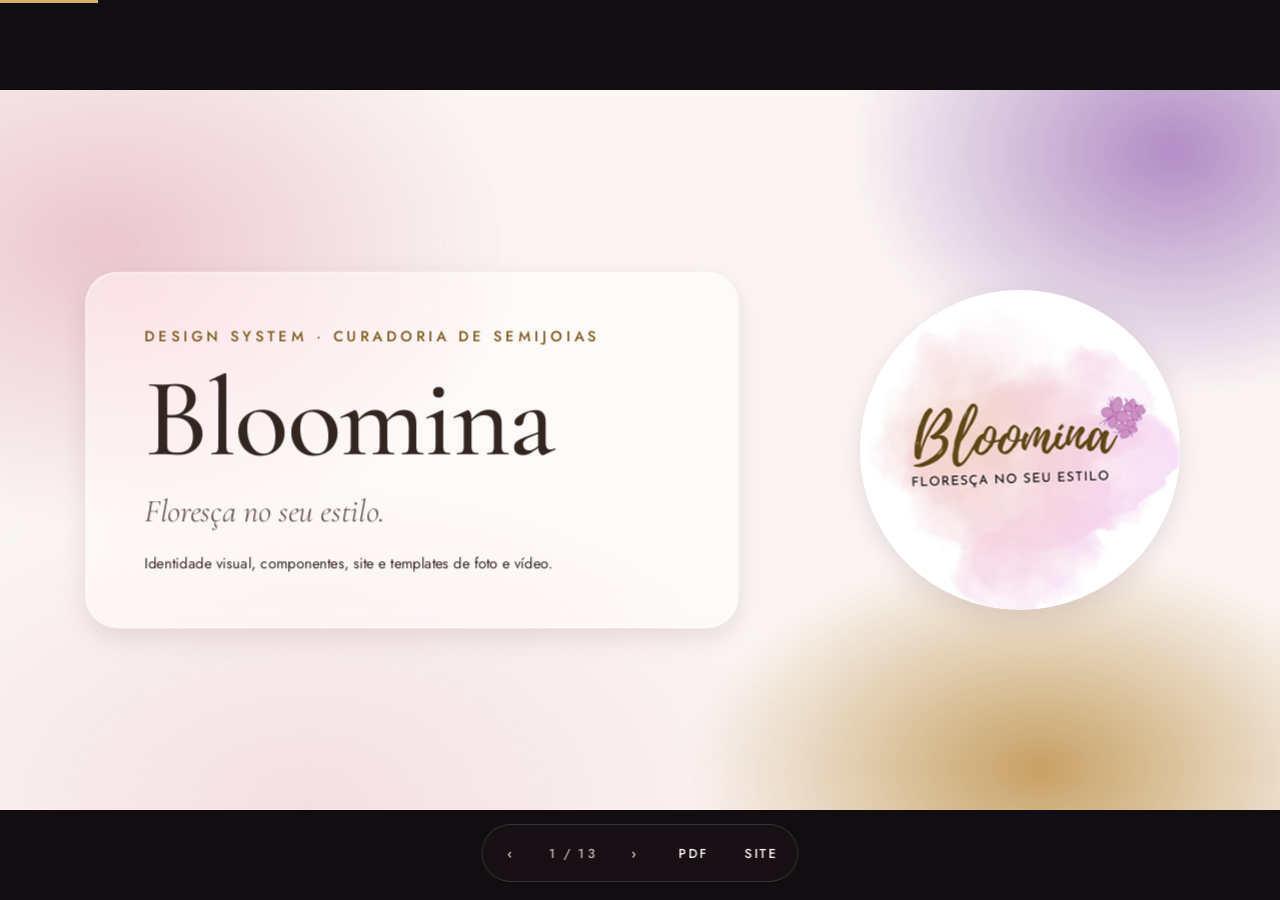
==== commit 091c5f59: "Centraliza e escala a apresentação em qualquer tela Co-Authored-By: Claude Opus 5.5 <noreply@anthrop" ====
--- a/apresentacao/index.html
+++ b/apresentacao/index.html
@@ -10,8 +10,8 @@
 <style>
   html, body { height: 100%; }
   body { overflow: hidden; background: #120d10; }
-  .stage { position: fixed; inset: 0; display: grid; place-items: center; }
-  .deck { position: relative; width: 1920px; height: 1080px; transform-origin: center center; }
+  .stage { position: fixed; inset: 0; overflow: hidden; }
+  .deck { position: absolute; left: 50%; top: 50%; width: 1920px; height: 1080px; transform-origin: center center; transform: translate(-50%, -50%); }
   .slide { position: absolute; inset: 0; width: 1920px; height: 1080px; overflow: hidden; background: var(--pearl); color: var(--ink);
     padding: 112px 128px; display: flex; flex-direction: column; opacity: 0; visibility: hidden; transition: opacity .45s ease, visibility .45s; }
   .slide.is-on { opacity: 1; visibility: visible; }
@@ -154,7 +154,7 @@
     @page { size: 1920px 1080px; margin: 0; }
     html, body { height: auto; overflow: visible; background: none; }
     .stage { position: static; display: block; }
-    .deck { transform: none !important; width: 1920px; height: auto; }
+    .deck { position: static; transform: none !important; width: 1920px; height: auto; }
     .slide { position: relative; opacity: 1; visibility: visible; break-after: page; page-break-after: always; transition: none; }
     .ui, .progress { display: none; }
   }
@@ -425,7 +425,7 @@
   (function () {
     var deck = document.getElementById('deck'), slides = deck.querySelectorAll('.slide');
     var count = document.getElementById('count'), progress = document.getElementById('progress'), i = 0;
-    function fit() { var s = Math.min(innerWidth / 1920, innerHeight / 1080); deck.style.transform = 'scale(' + s + ')'; }
+    function fit() { var s = Math.min(innerWidth / 1920, innerHeight / 1080); deck.style.transform = 'translate(-50%, -50%) scale(' + s + ')'; }
     function go(n) {
       i = Math.max(0, Math.min(slides.length - 1, n));
       slides.forEach(function (s, k) { s.classList.toggle('is-on', k === i); s.setAttribute('aria-hidden', String(k !== i)); });
